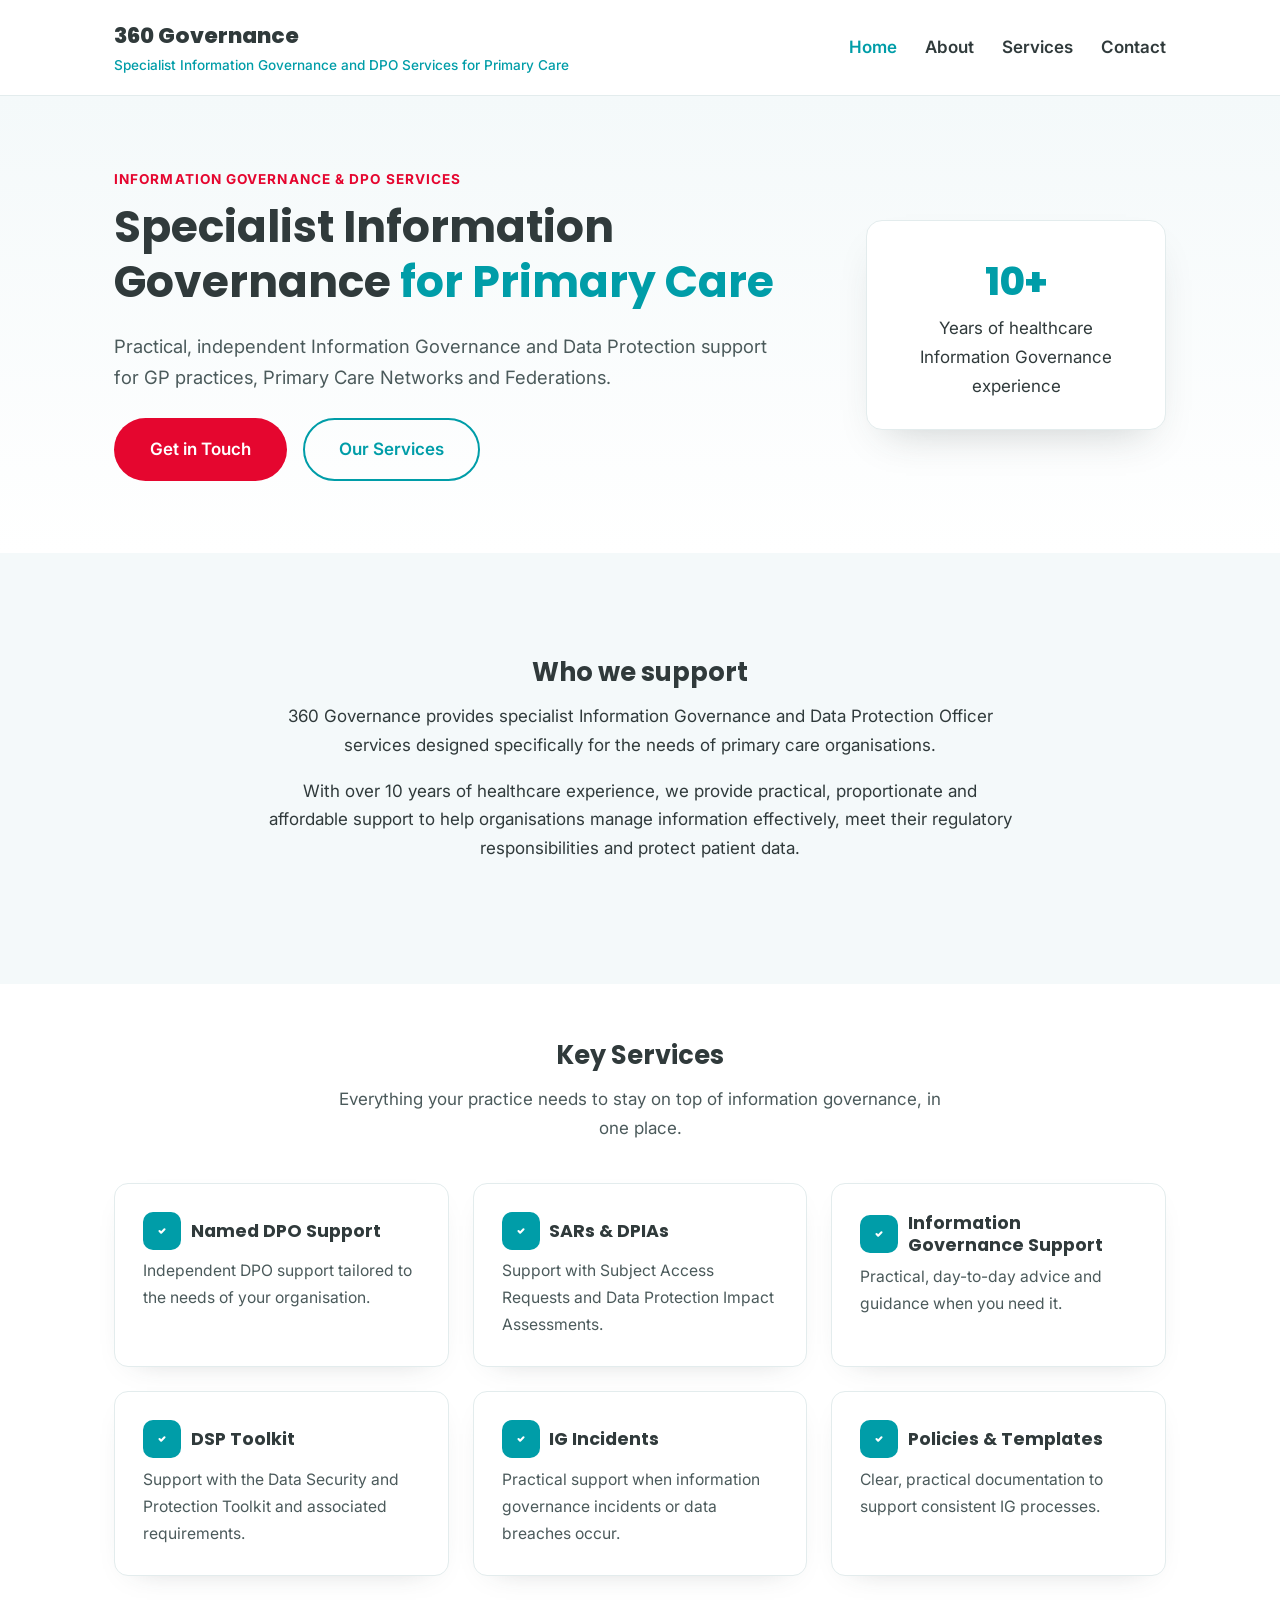
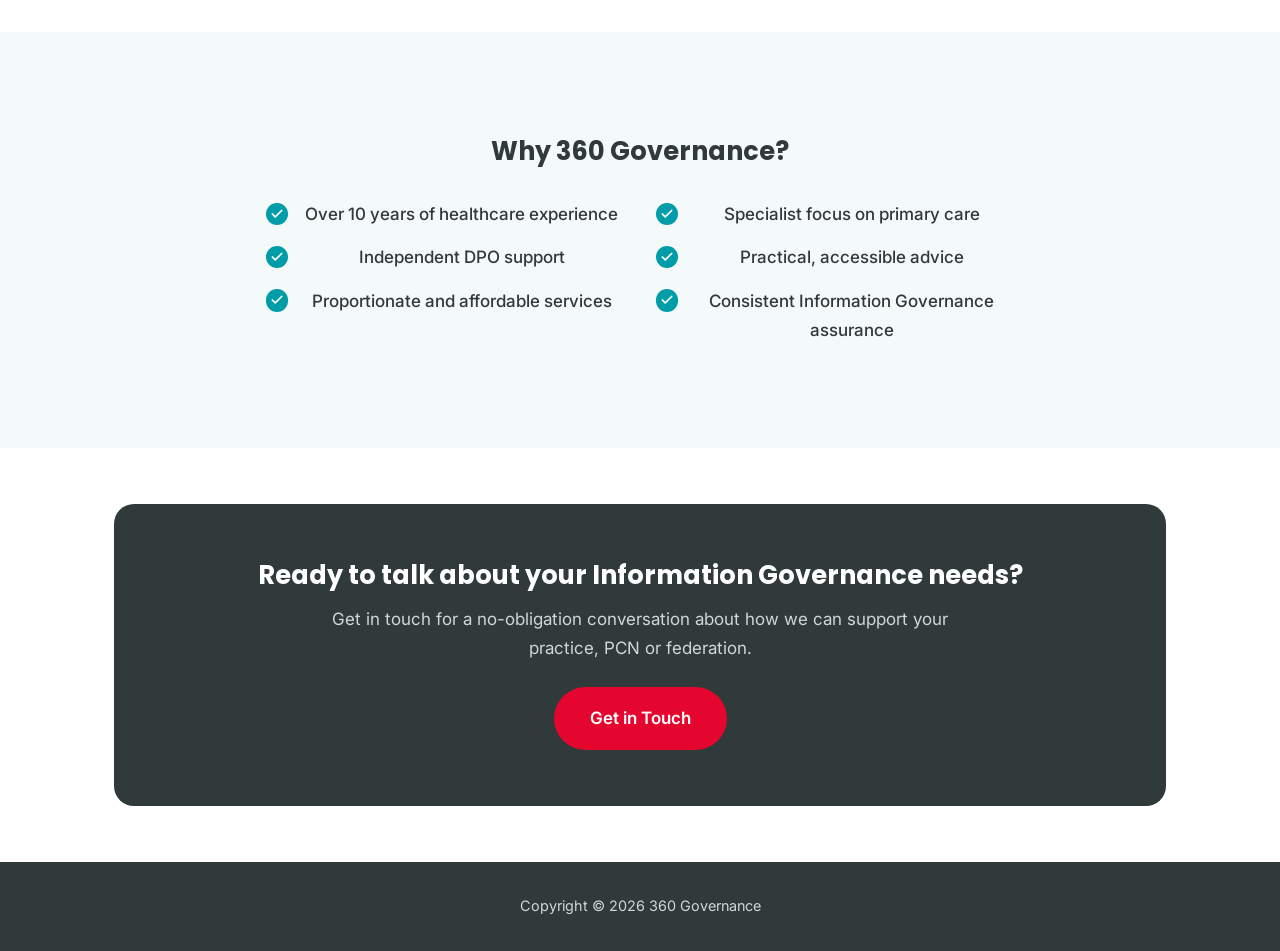
==== index.html @ 07951db1 "Build static 360 Governance site (HTML/CSS, GitHub Pages ready)" ====
<!doctype html>
<html lang="en">
<head>
<meta charset="UTF-8">
<meta name="viewport" content="width=device-width, initial-scale=1.0">
<title>360 Governance | Specialist Information Governance & DPO Services for Primary Care</title>
<meta name="description" content="360 Governance provides specialist Information Governance and Data Protection Officer services for GP practices, Primary Care Networks and Federations.">
<link rel="preconnect" href="https://fonts.googleapis.com">
<link rel="preconnect" href="https://fonts.gstatic.com" crossorigin>
<link href="https://fonts.googleapis.com/css2?family=Inter:wght@400;500;600&family=Poppins:wght@600;700;800&display=swap" rel="stylesheet">
<link rel="stylesheet" href="styles.css">
</head>
<body>

<header class="site-header">
  <div class="container">
    <div class="brand">
      <span class="site-title">360 Governance</span>
      <span class="site-tagline">Specialist Information Governance and DPO Services for Primary Care</span>
    </div>
    <nav class="main-nav">
      <ul>
        <li><a href="index.html" class="active">Home</a></li>
        <li><a href="about.html">About</a></li>
        <li><a href="services.html">Services</a></li>
        <li><a href="contact.html">Contact</a></li>
      </ul>
    </nav>
  </div>
</header>

<section class="hero">
  <div class="container hero-grid">
    <div>
      <div class="hero-eyebrow">Information Governance &amp; DPO Services</div>
      <h1>Specialist Information Governance <span class="accent">for Primary Care</span></h1>
      <p class="lead">Practical, independent Information Governance and Data Protection support for GP practices, Primary Care Networks and Federations.</p>
      <div class="btn-group">
        <a href="contact.html" class="btn btn-primary">Get in Touch</a>
        <a href="services.html" class="btn btn-outline">Our Services</a>
      </div>
    </div>
    <div>
      <div class="hero-badge">
        <span class="num">10+</span>
        Years of healthcare Information Governance experience
      </div>
    </div>
  </div>
</section>

<section class="section-alt">
  <div class="container section-alt-inner section-center">
    <h2>Who we support</h2>
    <p>360 Governance provides specialist Information Governance and Data Protection Officer services designed specifically for the needs of primary care organisations.</p>
    <p>With over 10 years of healthcare experience, we provide practical, proportionate and affordable support to help organisations manage information effectively, meet their regulatory responsibilities and protect patient data.</p>
  </div>
</section>

<section>
  <div class="container">
    <h2 style="text-align:center;">Key Services</h2>
    <p class="section-intro">Everything your practice needs to stay on top of information governance, in one place.</p>
    <div class="card-grid">
      <div class="card">
        <h3>Named DPO Support</h3>
        <p>Independent DPO support tailored to the needs of your organisation.</p>
      </div>
      <div class="card">
        <h3>SARs &amp; DPIAs</h3>
        <p>Support with Subject Access Requests and Data Protection Impact Assessments.</p>
      </div>
      <div class="card">
        <h3>Information Governance Support</h3>
        <p>Practical, day-to-day advice and guidance when you need it.</p>
      </div>
      <div class="card">
        <h3>DSP Toolkit</h3>
        <p>Support with the Data Security and Protection Toolkit and associated requirements.</p>
      </div>
      <div class="card">
        <h3>IG Incidents</h3>
        <p>Practical support when information governance incidents or data breaches occur.</p>
      </div>
      <div class="card">
        <h3>Policies &amp; Templates</h3>
        <p>Clear, practical documentation to support consistent IG processes.</p>
      </div>
    </div>
  </div>
</section>

<section class="section-alt">
  <div class="container section-alt-inner section-center">
    <h2>Why 360 Governance?</h2>
    <ul class="why-list">
      <li>Over 10 years of healthcare experience</li>
      <li>Specialist focus on primary care</li>
      <li>Independent DPO support</li>
      <li>Practical, accessible advice</li>
      <li>Proportionate and affordable services</li>
      <li>Consistent Information Governance assurance</li>
    </ul>
  </div>
</section>

<section>
  <div class="container">
    <div class="cta-band">
      <h2>Ready to talk about your Information Governance needs?</h2>
      <p>Get in touch for a no-obligation conversation about how we can support your practice, PCN or federation.</p>
      <div class="btn-group">
        <a href="contact.html" class="btn btn-primary">Get in Touch</a>
      </div>
    </div>
  </div>
</section>

<footer class="site-footer">
  <div class="container">
    Copyright &copy; 2026 360 Governance
  </div>
</footer>

</body>
</html>
---- styles.css ----
:root{
  --ig-teal:#009DA8;
  --ig-teal-dark:#00747c;
  --ig-navy:#303A3B;
  --ig-red:#E5062F;
  --ig-red-dark:#c2041f;
  --ig-bg-alt:#F4F9FA;
  --ig-border:#E3ECED;
}
*{box-sizing:border-box;}
body{margin:0;font-family:'Inter',-apple-system,'Segoe UI',Roboto,sans-serif;color:var(--ig-navy);font-size:17px;line-height:1.7;background:#fff;}
h1,h2,h3,h4{font-family:'Poppins',sans-serif;font-weight:700;color:var(--ig-navy);line-height:1.25;margin:0 0 .5em;}
p{margin:0 0 1em;}
a{color:var(--ig-teal);text-decoration:none;}
a:hover{color:var(--ig-teal-dark);}
.accent{color:var(--ig-teal);}
.container{max-width:1100px;margin:0 auto;padding:0 1.5rem;}

header.site-header{border-bottom:1px solid var(--ig-border);padding:1.1rem 0;}
header.site-header .container{display:flex;align-items:center;justify-content:space-between;flex-wrap:wrap;gap:1rem;}
.brand{display:flex;flex-direction:column;}
.brand .site-title{font-family:'Poppins',sans-serif;font-weight:800;font-size:1.35rem;color:var(--ig-navy);}
.brand .site-tagline{font-size:.85rem;color:var(--ig-teal);font-weight:500;}
nav.main-nav ul{list-style:none;display:flex;gap:1.75rem;margin:0;padding:0;}
nav.main-nav a{font-weight:600;color:var(--ig-navy);}
nav.main-nav a:hover, nav.main-nav a.active{color:var(--ig-teal);}

.btn{display:inline-block;border-radius:100px;padding:.9em 2em;font-weight:600;font-family:'Inter',sans-serif;border:2px solid transparent;transition:all .2s ease;cursor:pointer;}
.btn-primary{background:var(--ig-red);color:#fff;}
.btn-primary:hover{background:var(--ig-red-dark);color:#fff;transform:translateY(-1px);}
.btn-outline{background:transparent;border-color:var(--ig-teal);color:var(--ig-teal);}
.btn-outline:hover{background:var(--ig-teal);color:#fff;}
.btn-group{display:flex;gap:1rem;flex-wrap:wrap;margin-top:1.5rem;}

.hero{background:linear-gradient(180deg,#F4F9FA 0%,#fff 100%);padding:4.5rem 0;}
.hero-eyebrow{text-transform:uppercase;letter-spacing:.08em;font-weight:700;font-size:.85rem;color:var(--ig-red);margin-bottom:.5rem;}
.hero h1{font-size:2.75rem;}
.hero p.lead{font-size:1.15rem;color:#4b5a5b;max-width:36em;}
.hero.center{text-align:center;}
.hero.center p.lead{margin-left:auto;margin-right:auto;}
.hero-grid{display:flex;align-items:center;gap:2.5rem;flex-wrap:wrap;}
.hero-grid > div:first-child{flex:1 1 480px;}
.hero-grid > div:last-child{flex:0 1 300px;}

.hero-badge{background:#fff;border:1px solid var(--ig-border);border-radius:16px;padding:1.75rem;box-shadow:0 20px 40px -20px rgba(48,58,59,.25);text-align:center;}
.hero-badge .num{font-family:'Poppins',sans-serif;font-weight:800;font-size:2.4rem;color:var(--ig-teal);display:block;}

section{padding:3.5rem 0;}
.section-alt{background:var(--ig-bg-alt);}
.section-alt-inner{border-radius:20px;padding:3rem 2rem;}
.section-center{text-align:center;}
.section-center p{max-width:44em;margin-left:auto;margin-right:auto;}
.section-intro{text-align:center;color:#4b5a5b;max-width:36em;margin:0 auto 2.5rem;}

.card-grid{display:grid;grid-template-columns:repeat(3,1fr);gap:1.5rem;}
.card-grid.cols-4{grid-template-columns:repeat(4,1fr);}
.card-grid.cols-2{grid-template-columns:repeat(2,1fr);}
.card{background:#fff;border:1px solid var(--ig-border);border-radius:14px;padding:1.75rem;box-shadow:0 10px 30px -22px rgba(48,58,59,.35);transition:transform .2s ease,box-shadow .2s ease;}
.card:hover{transform:translateY(-4px);box-shadow:0 16px 30px -18px rgba(0,157,168,.35);}
.card h3{display:flex;align-items:center;gap:.6rem;font-size:1.1rem;margin-top:0;}
.card h3:before{content:"";width:38px;height:38px;flex:0 0 38px;border-radius:10px;background:var(--ig-teal) url("data:image/svg+xml,%3Csvg xmlns='http://www.w3.org/2000/svg' width='20' height='20' viewBox='0 0 24 24' fill='none' stroke='white' stroke-width='2.5' stroke-linecap='round' stroke-linejoin='round'%3E%3Cpath d='M9 12l2 2 4-4'/%3E%3C/svg%3E") no-repeat center;}
.card p{margin-bottom:0;font-size:.98rem;color:#4b5a5b;}

.why-list{list-style:none;margin:2rem auto 0;padding:0;display:grid;grid-template-columns:1fr 1fr;gap:.9rem 2rem;max-width:44em;}
.why-list li{position:relative;padding-left:2.1rem;font-weight:500;}
.why-list li:before{content:"";position:absolute;left:0;top:.15em;width:1.4rem;height:1.4rem;border-radius:50%;background:var(--ig-teal) url("data:image/svg+xml,%3Csvg xmlns='http://www.w3.org/2000/svg' width='14' height='14' viewBox='0 0 24 24' fill='none' stroke='white' stroke-width='3' stroke-linecap='round' stroke-linejoin='round'%3E%3Cpath d='M20 6L9 17l-5-5'/%3E%3C/svg%3E") no-repeat center;}

.cta-band{background:var(--ig-navy);border-radius:20px;padding:3.5rem 2rem;text-align:center;}
.cta-band h2{color:#fff;}
.cta-band p{color:#cfd8d9;max-width:38em;margin:0 auto 1.5rem;}
.cta-band .btn-group{justify-content:center;}

footer.site-footer{background:var(--ig-navy);color:#cfd8d9;padding:2rem 0;text-align:center;font-size:.9rem;}
footer.site-footer a{color:#cfd8d9;}
footer.site-footer a:hover{color:var(--ig-teal);}

.contact-mailto{text-align:center;padding:1rem 0 2rem;}
.contact-mailto .hero-badge{max-width:420px;margin:0 auto;}
.contact-mailto .btn{margin-top:1rem;}

@media (max-width:780px){
  .hero h1{font-size:2rem;}
  .hero{padding:2.5rem 0;}
  .card-grid, .card-grid.cols-4, .card-grid.cols-2{grid-template-columns:1fr;}
  .why-list{grid-template-columns:1fr;}
  nav.main-nav ul{gap:1rem;flex-wrap:wrap;justify-content:center;}
  header.site-header .container{flex-direction:column;text-align:center;}
}
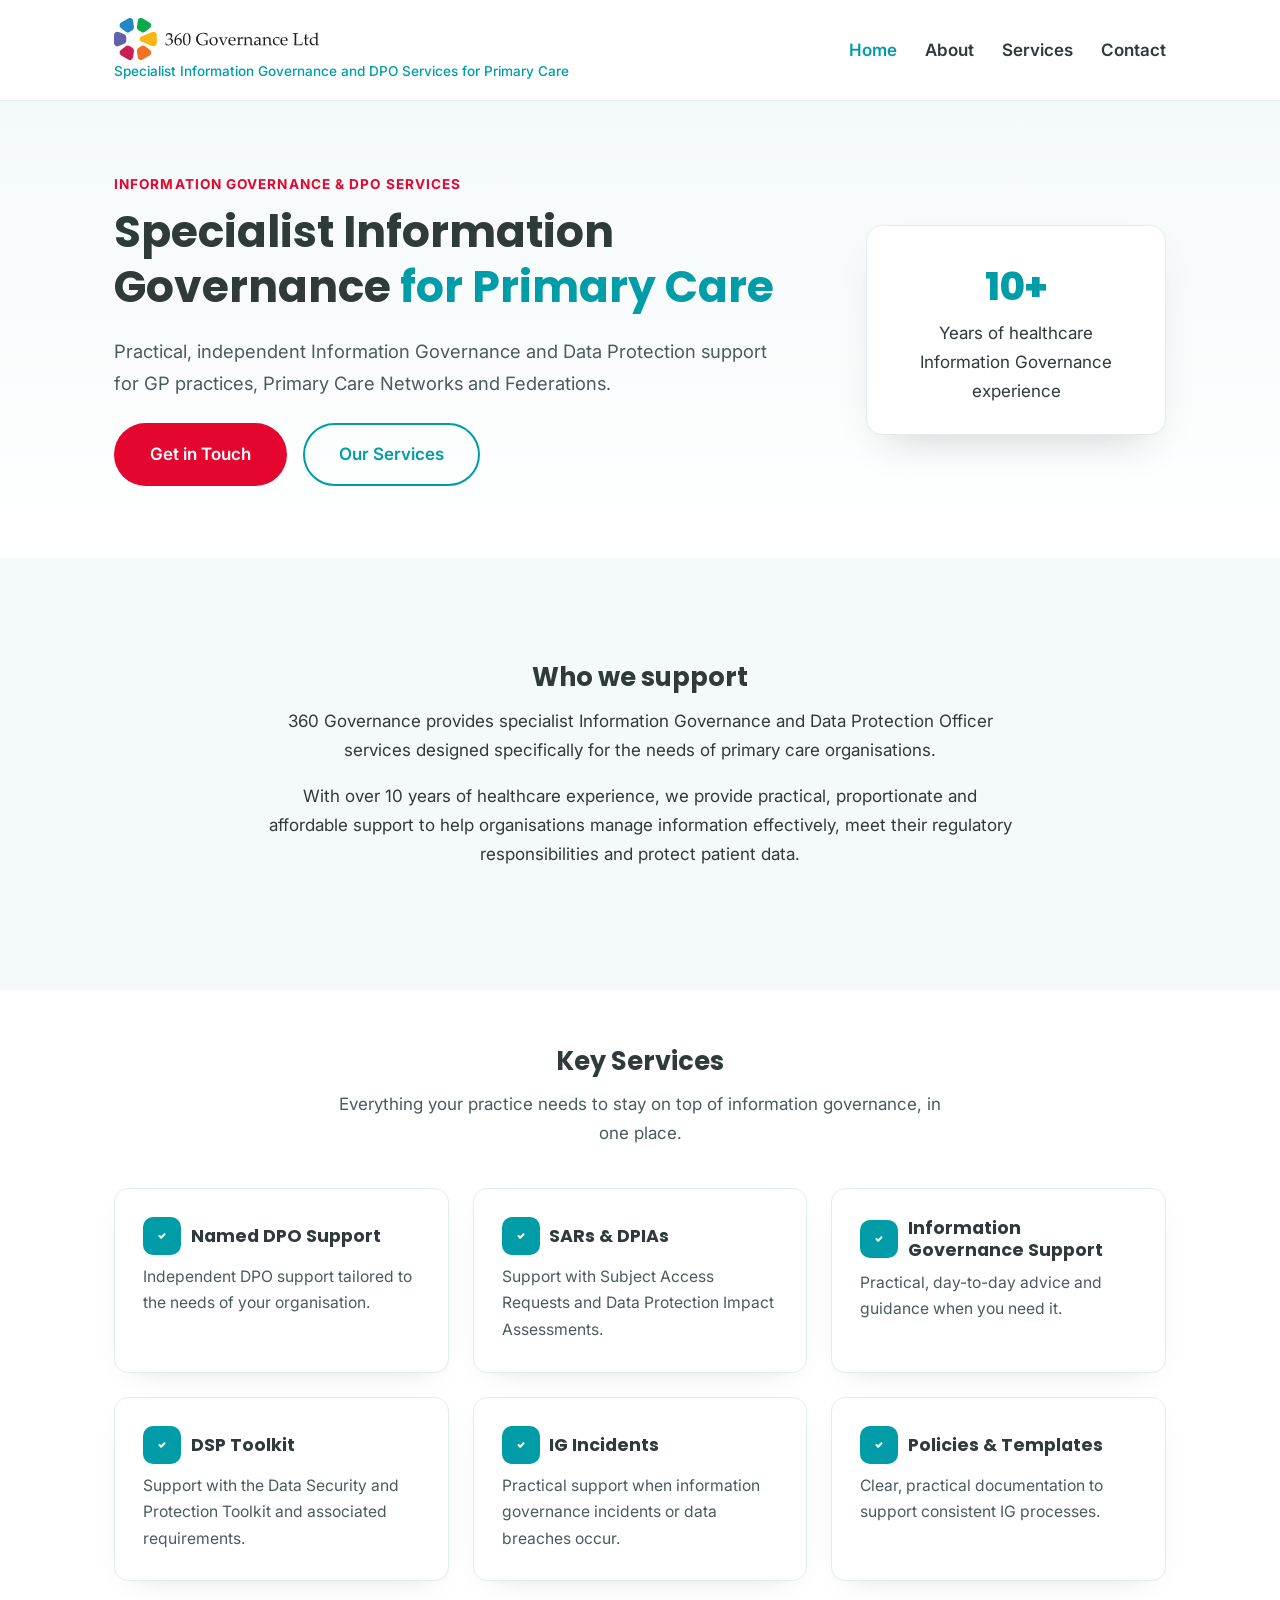
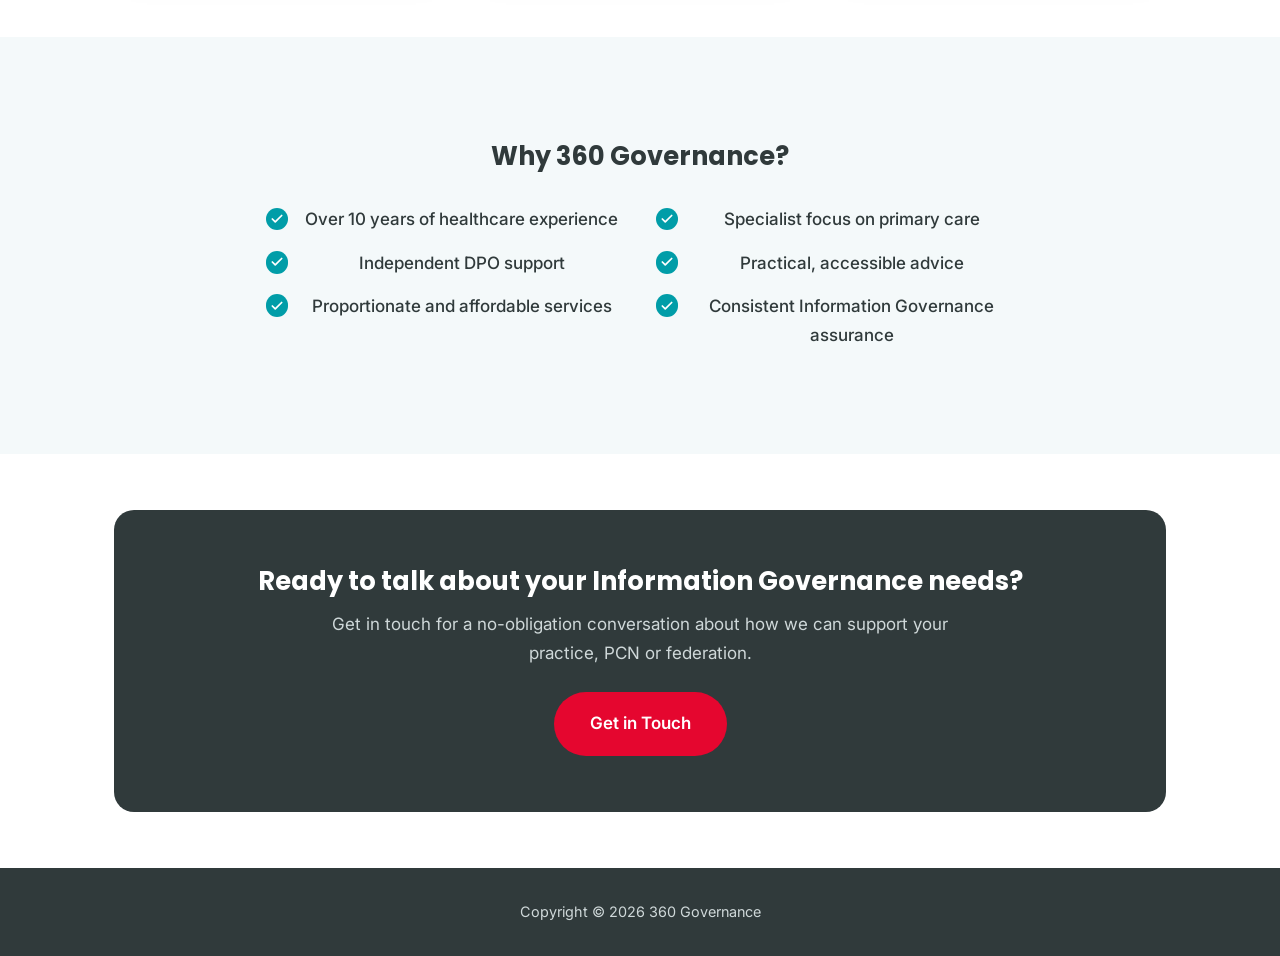
==== commit 7622cdad: "Add 360 Governance logo to header and favicon" ====
--- a/index.html
+++ b/index.html
@@ -9,13 +9,14 @@
 <link rel="preconnect" href="https://fonts.gstatic.com" crossorigin>
 <link href="https://fonts.googleapis.com/css2?family=Inter:wght@400;500;600&family=Poppins:wght@600;700;800&display=swap" rel="stylesheet">
 <link rel="stylesheet" href="styles.css">
+<link rel="icon" href="images/logo.svg" type="image/svg+xml">
 </head>
 <body>
 
 <header class="site-header">
   <div class="container">
     <div class="brand">
-      <span class="site-title">360 Governance</span>
+      <a href="index.html" class="brand-logo-link"><img src="images/logo.svg" alt="360 Governance" class="brand-logo"></a>
       <span class="site-tagline">Specialist Information Governance and DPO Services for Primary Care</span>
     </div>
     <nav class="main-nav">
--- a/styles.css
+++ b/styles.css
@@ -86,3 +86,10 @@
   nav.main-nav ul{gap:1rem;flex-wrap:wrap;justify-content:center;}
   header.site-header .container{flex-direction:column;text-align:center;}
 }
+
+.brand-logo-link{display:inline-block;}
+.brand-logo{height:42px;width:auto;display:block;}
+@media (max-width:780px){
+  .brand-logo{height:36px;}
+  header.site-header .container{align-items:center;}
+}
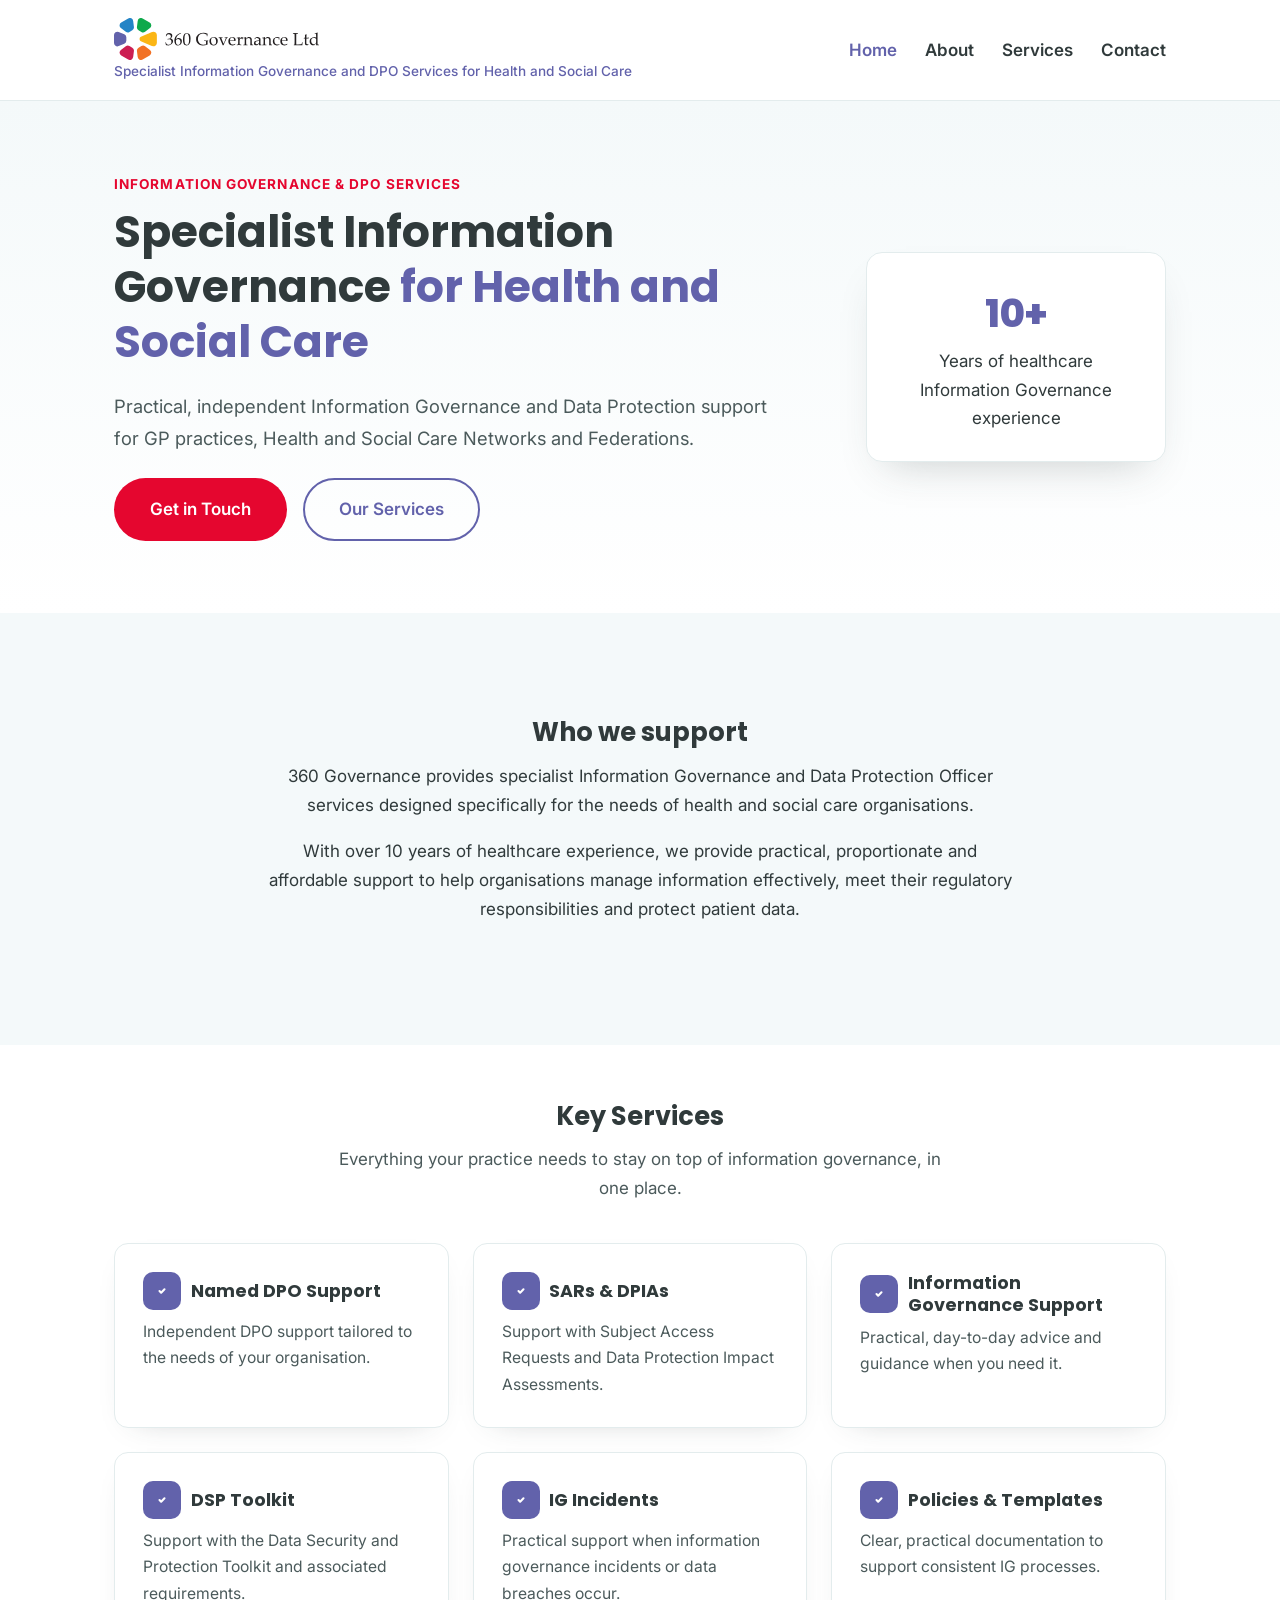
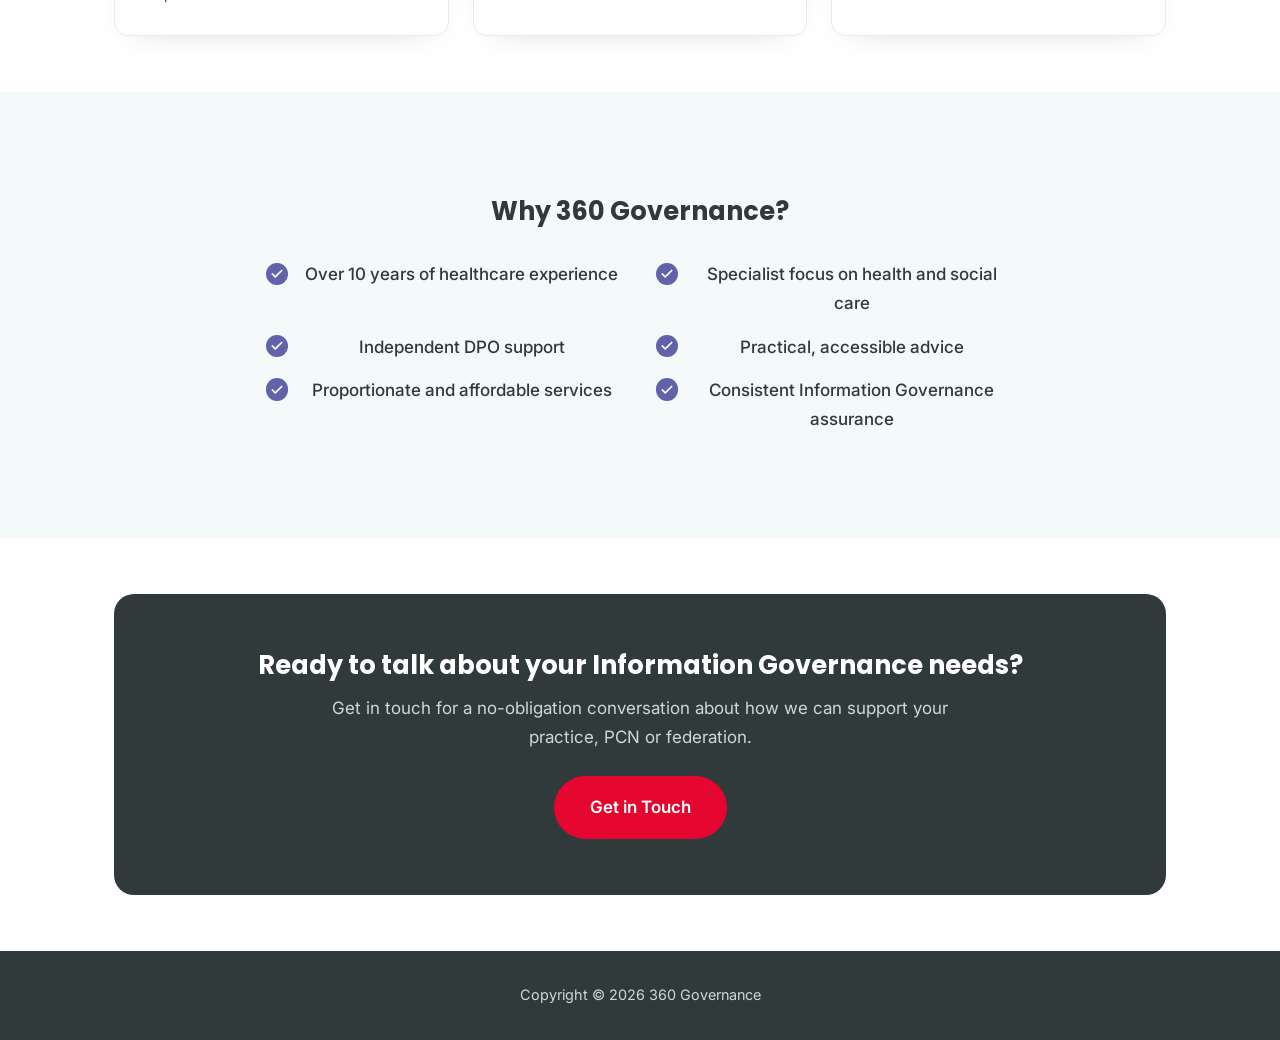
==== commit 4bbe714e: "Change primare care references to health and social care" ====
--- a/index.html
+++ b/index.html
@@ -3,8 +3,8 @@
 <head>
 <meta charset="UTF-8">
 <meta name="viewport" content="width=device-width, initial-scale=1.0">
-<title>360 Governance | Specialist Information Governance & DPO Services for Primary Care</title>
-<meta name="description" content="360 Governance provides specialist Information Governance and Data Protection Officer services for GP practices, Primary Care Networks and Federations.">
+<title>360 Governance | Specialist Information Governance & DPO Services for Health and Social Care</title>
+<meta name="description" content="360 Governance provides specialist Information Governance and Data Protection Officer services for GP practices, Health and Social Care Networks and Federations.">
 <link rel="preconnect" href="https://fonts.googleapis.com">
 <link rel="preconnect" href="https://fonts.gstatic.com" crossorigin>
 <link href="https://fonts.googleapis.com/css2?family=Inter:wght@400;500;600&family=Poppins:wght@600;700;800&display=swap" rel="stylesheet">
@@ -17,7 +17,7 @@
   <div class="container">
     <div class="brand">
       <a href="index.html" class="brand-logo-link"><img src="images/logo.svg" alt="360 Governance" class="brand-logo"></a>
-      <span class="site-tagline">Specialist Information Governance and DPO Services for Primary Care</span>
+      <span class="site-tagline">Specialist Information Governance and DPO Services for Health and Social Care</span>
     </div>
     <nav class="main-nav">
       <ul>
@@ -34,8 +34,8 @@
   <div class="container hero-grid">
     <div>
       <div class="hero-eyebrow">Information Governance &amp; DPO Services</div>
-      <h1>Specialist Information Governance <span class="accent">for Primary Care</span></h1>
-      <p class="lead">Practical, independent Information Governance and Data Protection support for GP practices, Primary Care Networks and Federations.</p>
+      <h1>Specialist Information Governance <span class="accent">for Health and Social Care</span></h1>
+      <p class="lead">Practical, independent Information Governance and Data Protection support for GP practices, Health and Social Care Networks and Federations.</p>
       <div class="btn-group">
         <a href="contact.html" class="btn btn-primary">Get in Touch</a>
         <a href="services.html" class="btn btn-outline">Our Services</a>
@@ -53,7 +53,7 @@
 <section class="section-alt">
   <div class="container section-alt-inner section-center">
     <h2>Who we support</h2>
-    <p>360 Governance provides specialist Information Governance and Data Protection Officer services designed specifically for the needs of primary care organisations.</p>
+    <p>360 Governance provides specialist Information Governance and Data Protection Officer services designed specifically for the needs of health and social care organisations.</p>
     <p>With over 10 years of healthcare experience, we provide practical, proportionate and affordable support to help organisations manage information effectively, meet their regulatory responsibilities and protect patient data.</p>
   </div>
 </section>
@@ -96,7 +96,7 @@
     <h2>Why 360 Governance?</h2>
     <ul class="why-list">
       <li>Over 10 years of healthcare experience</li>
-      <li>Specialist focus on primary care</li>
+      <li>Specialist focus on health and social care</li>
       <li>Independent DPO support</li>
       <li>Practical, accessible advice</li>
       <li>Proportionate and affordable services</li>
--- a/styles.css
+++ b/styles.css
@@ -1,6 +1,6 @@
 :root{
-  --ig-teal:#009DA8;
-  --ig-teal-dark:#00747c;
+  --ig-purple:#6262AB;
+  --ig-purple-dark:#4C4C86;
   --ig-navy:#303A3B;
   --ig-red:#E5062F;
   --ig-red-dark:#c2041f;
@@ -11,25 +11,25 @@
 body{margin:0;font-family:'Inter',-apple-system,'Segoe UI',Roboto,sans-serif;color:var(--ig-navy);font-size:17px;line-height:1.7;background:#fff;}
 h1,h2,h3,h4{font-family:'Poppins',sans-serif;font-weight:700;color:var(--ig-navy);line-height:1.25;margin:0 0 .5em;}
 p{margin:0 0 1em;}
-a{color:var(--ig-teal);text-decoration:none;}
-a:hover{color:var(--ig-teal-dark);}
-.accent{color:var(--ig-teal);}
+a{color:var(--ig-purple);text-decoration:none;}
+a:hover{color:var(--ig-purple-dark);}
+.accent{color:var(--ig-purple);}
 .container{max-width:1100px;margin:0 auto;padding:0 1.5rem;}
 
 header.site-header{border-bottom:1px solid var(--ig-border);padding:1.1rem 0;}
 header.site-header .container{display:flex;align-items:center;justify-content:space-between;flex-wrap:wrap;gap:1rem;}
 .brand{display:flex;flex-direction:column;}
 .brand .site-title{font-family:'Poppins',sans-serif;font-weight:800;font-size:1.35rem;color:var(--ig-navy);}
-.brand .site-tagline{font-size:.85rem;color:var(--ig-teal);font-weight:500;}
+.brand .site-tagline{font-size:.85rem;color:var(--ig-purple);font-weight:500;}
 nav.main-nav ul{list-style:none;display:flex;gap:1.75rem;margin:0;padding:0;}
 nav.main-nav a{font-weight:600;color:var(--ig-navy);}
-nav.main-nav a:hover, nav.main-nav a.active{color:var(--ig-teal);}
+nav.main-nav a:hover, nav.main-nav a.active{color:var(--ig-purple);}
 
 .btn{display:inline-block;border-radius:100px;padding:.9em 2em;font-weight:600;font-family:'Inter',sans-serif;border:2px solid transparent;transition:all .2s ease;cursor:pointer;}
 .btn-primary{background:var(--ig-red);color:#fff;}
 .btn-primary:hover{background:var(--ig-red-dark);color:#fff;transform:translateY(-1px);}
-.btn-outline{background:transparent;border-color:var(--ig-teal);color:var(--ig-teal);}
-.btn-outline:hover{background:var(--ig-teal);color:#fff;}
+.btn-outline{background:transparent;border-color:var(--ig-purple);color:var(--ig-purple);}
+.btn-outline:hover{background:var(--ig-purple);color:#fff;}
 .btn-group{display:flex;gap:1rem;flex-wrap:wrap;margin-top:1.5rem;}
 
 .hero{background:linear-gradient(180deg,#F4F9FA 0%,#fff 100%);padding:4.5rem 0;}
@@ -43,7 +43,7 @@
 .hero-grid > div:last-child{flex:0 1 300px;}
 
 .hero-badge{background:#fff;border:1px solid var(--ig-border);border-radius:16px;padding:1.75rem;box-shadow:0 20px 40px -20px rgba(48,58,59,.25);text-align:center;}
-.hero-badge .num{font-family:'Poppins',sans-serif;font-weight:800;font-size:2.4rem;color:var(--ig-teal);display:block;}
+.hero-badge .num{font-family:'Poppins',sans-serif;font-weight:800;font-size:2.4rem;color:var(--ig-purple);display:block;}
 
 section{padding:3.5rem 0;}
 .section-alt{background:var(--ig-bg-alt);}
@@ -56,14 +56,14 @@
 .card-grid.cols-4{grid-template-columns:repeat(4,1fr);}
 .card-grid.cols-2{grid-template-columns:repeat(2,1fr);}
 .card{background:#fff;border:1px solid var(--ig-border);border-radius:14px;padding:1.75rem;box-shadow:0 10px 30px -22px rgba(48,58,59,.35);transition:transform .2s ease,box-shadow .2s ease;}
-.card:hover{transform:translateY(-4px);box-shadow:0 16px 30px -18px rgba(0,157,168,.35);}
+.card:hover{transform:translateY(-4px);box-shadow:0 16px 30px -18px rgba(98,98,171,.35);}
 .card h3{display:flex;align-items:center;gap:.6rem;font-size:1.1rem;margin-top:0;}
-.card h3:before{content:"";width:38px;height:38px;flex:0 0 38px;border-radius:10px;background:var(--ig-teal) url("data:image/svg+xml,%3Csvg xmlns='http://www.w3.org/2000/svg' width='20' height='20' viewBox='0 0 24 24' fill='none' stroke='white' stroke-width='2.5' stroke-linecap='round' stroke-linejoin='round'%3E%3Cpath d='M9 12l2 2 4-4'/%3E%3C/svg%3E") no-repeat center;}
+.card h3:before{content:"";width:38px;height:38px;flex:0 0 38px;border-radius:10px;background:var(--ig-purple) url("data:image/svg+xml,%3Csvg xmlns='http://www.w3.org/2000/svg' width='20' height='20' viewBox='0 0 24 24' fill='none' stroke='white' stroke-width='2.5' stroke-linecap='round' stroke-linejoin='round'%3E%3Cpath d='M9 12l2 2 4-4'/%3E%3C/svg%3E") no-repeat center;}
 .card p{margin-bottom:0;font-size:.98rem;color:#4b5a5b;}
 
 .why-list{list-style:none;margin:2rem auto 0;padding:0;display:grid;grid-template-columns:1fr 1fr;gap:.9rem 2rem;max-width:44em;}
 .why-list li{position:relative;padding-left:2.1rem;font-weight:500;}
-.why-list li:before{content:"";position:absolute;left:0;top:.15em;width:1.4rem;height:1.4rem;border-radius:50%;background:var(--ig-teal) url("data:image/svg+xml,%3Csvg xmlns='http://www.w3.org/2000/svg' width='14' height='14' viewBox='0 0 24 24' fill='none' stroke='white' stroke-width='3' stroke-linecap='round' stroke-linejoin='round'%3E%3Cpath d='M20 6L9 17l-5-5'/%3E%3C/svg%3E") no-repeat center;}
+.why-list li:before{content:"";position:absolute;left:0;top:.15em;width:1.4rem;height:1.4rem;border-radius:50%;background:var(--ig-purple) url("data:image/svg+xml,%3Csvg xmlns='http://www.w3.org/2000/svg' width='14' height='14' viewBox='0 0 24 24' fill='none' stroke='white' stroke-width='3' stroke-linecap='round' stroke-linejoin='round'%3E%3Cpath d='M20 6L9 17l-5-5'/%3E%3C/svg%3E") no-repeat center;}
 
 .cta-band{background:var(--ig-navy);border-radius:20px;padding:3.5rem 2rem;text-align:center;}
 .cta-band h2{color:#fff;}
@@ -72,7 +72,7 @@
 
 footer.site-footer{background:var(--ig-navy);color:#cfd8d9;padding:2rem 0;text-align:center;font-size:.9rem;}
 footer.site-footer a{color:#cfd8d9;}
-footer.site-footer a:hover{color:var(--ig-teal);}
+footer.site-footer a:hover{color:var(--ig-purple);}
 
 .contact-mailto{text-align:center;padding:1rem 0 2rem;}
 .contact-mailto .hero-badge{max-width:420px;margin:0 auto;}
